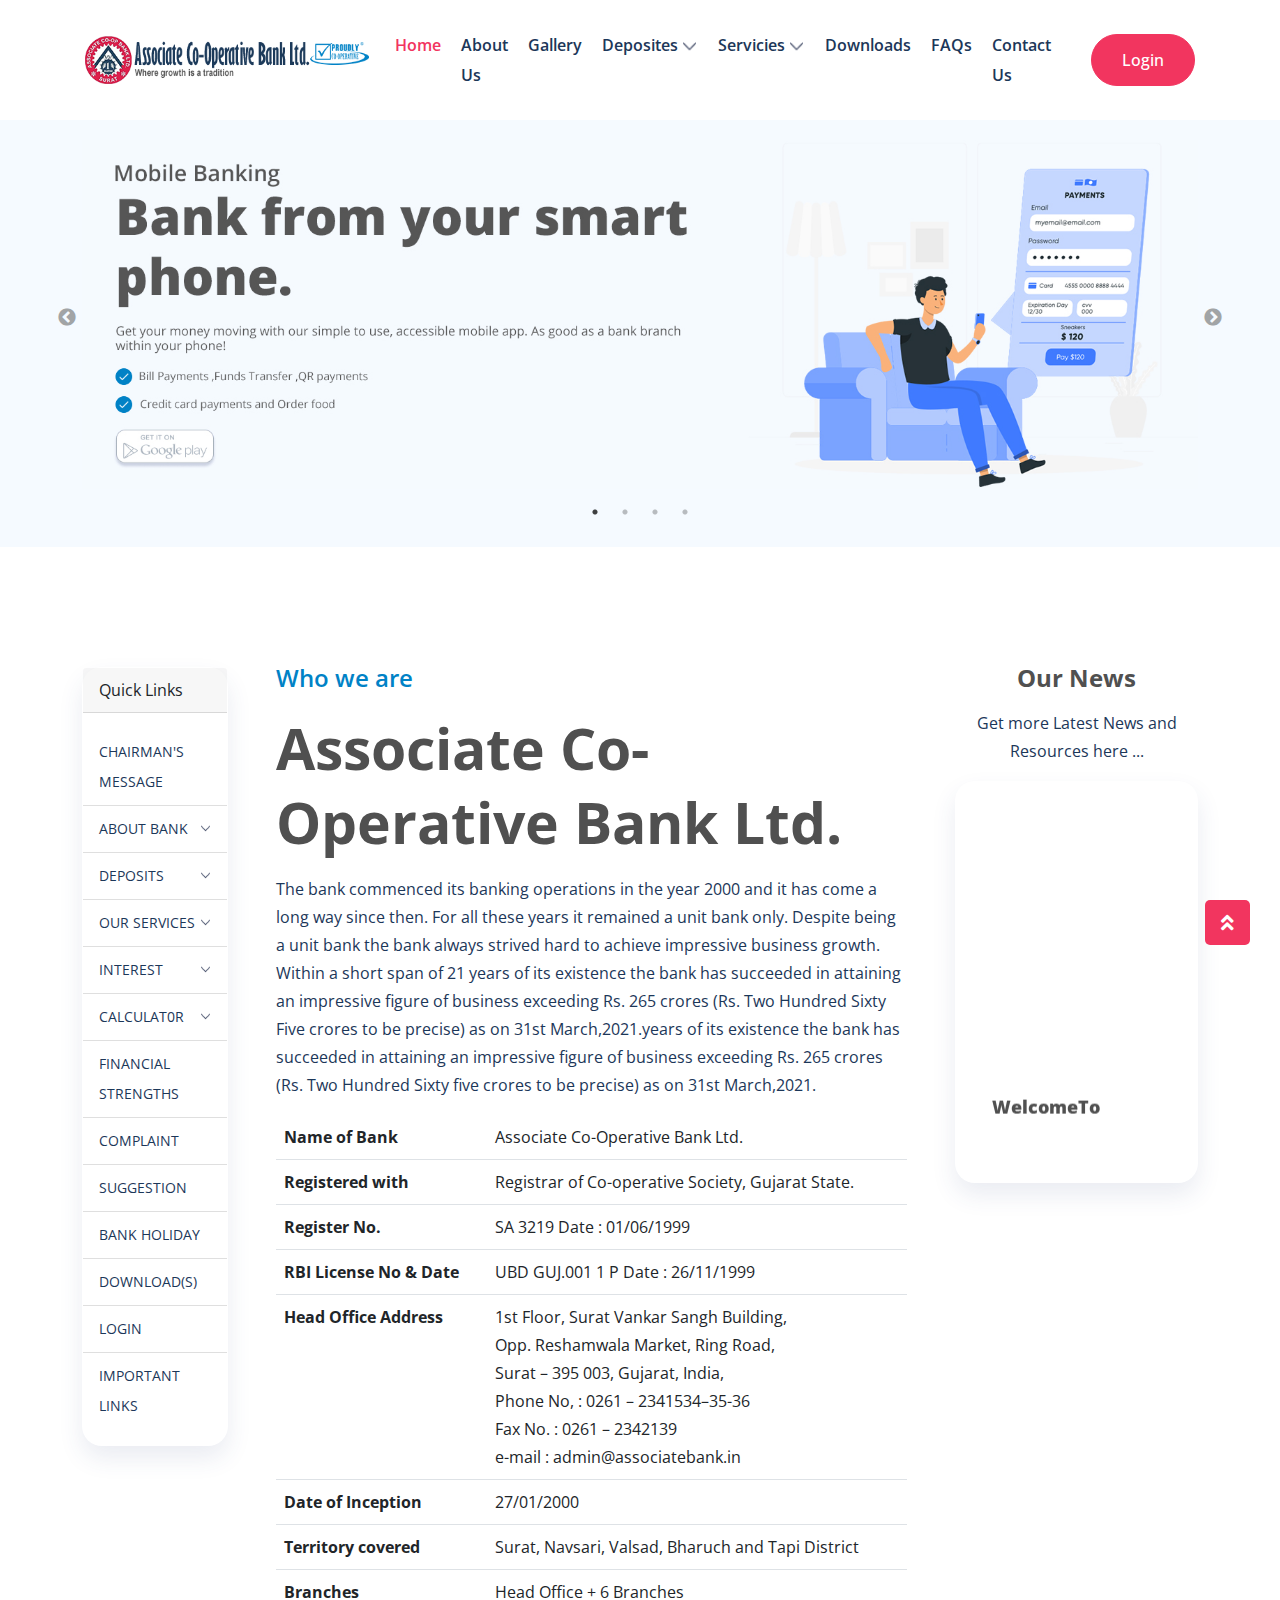
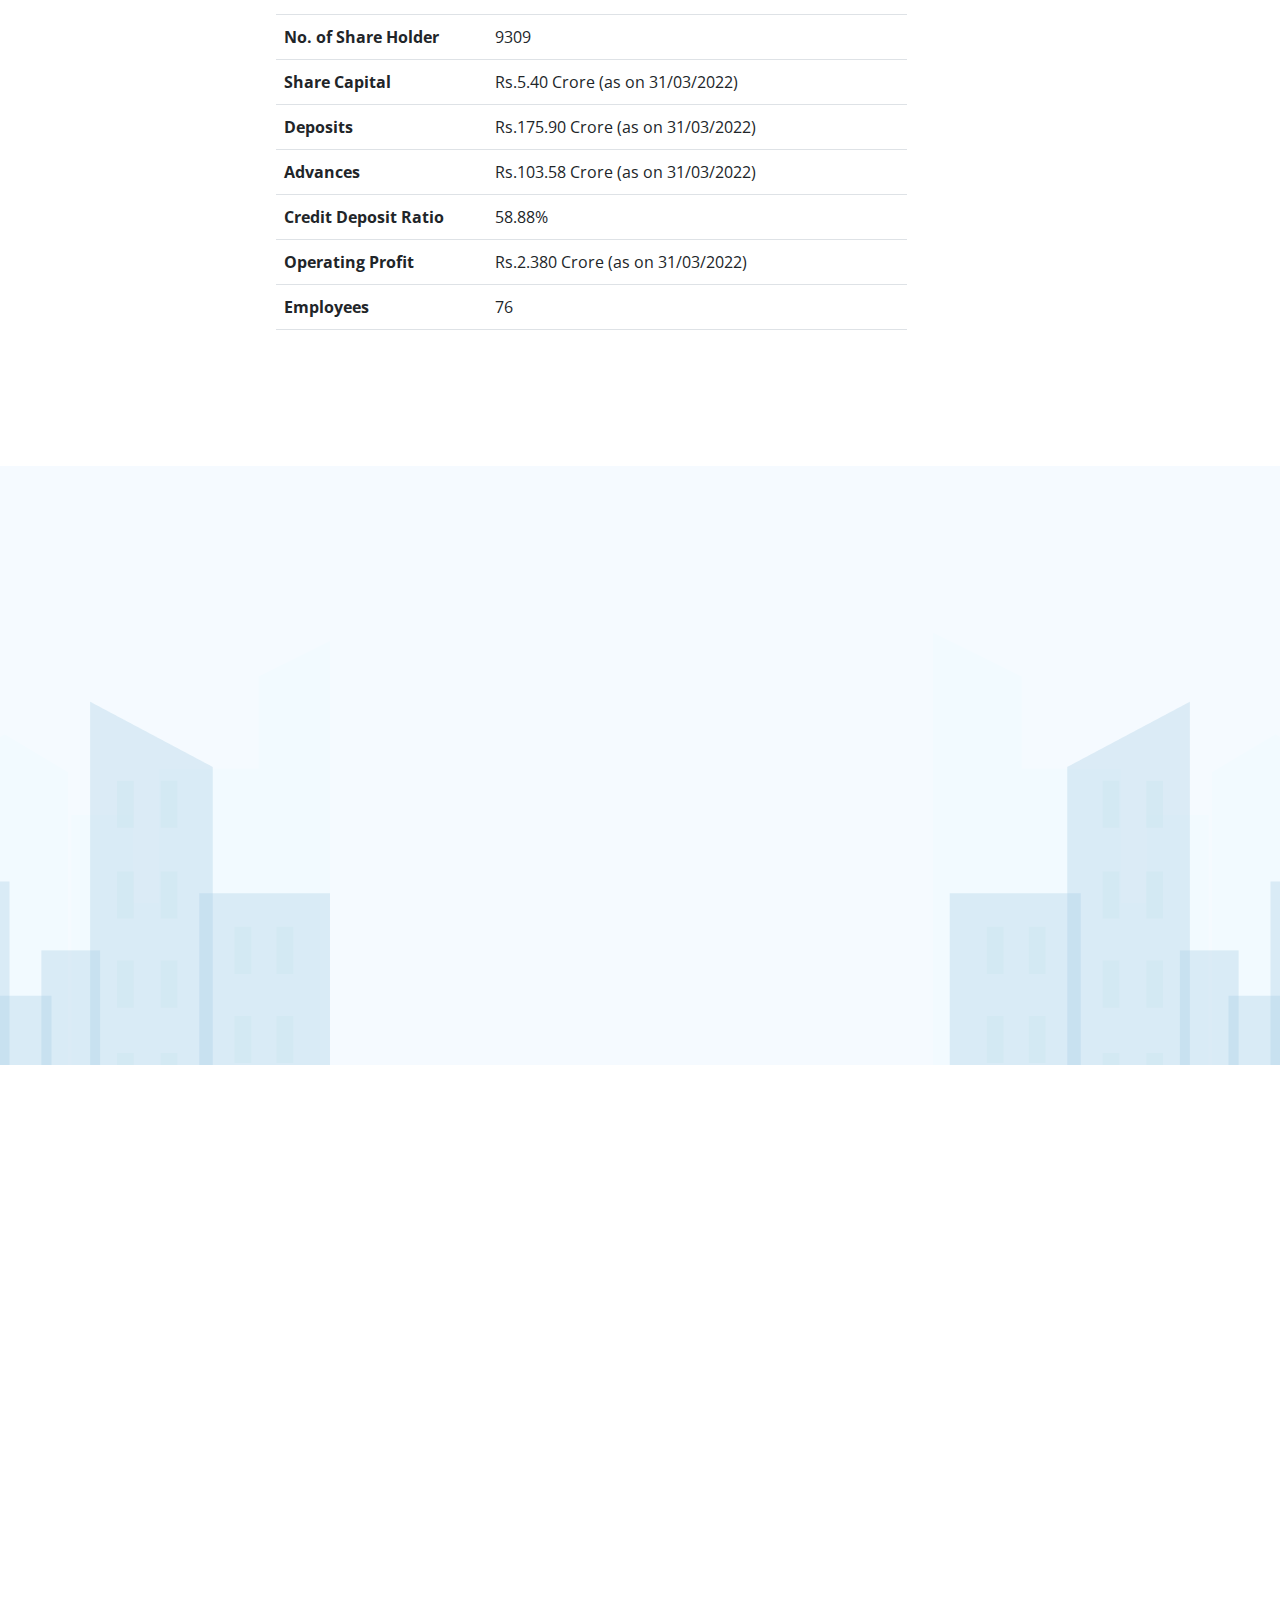
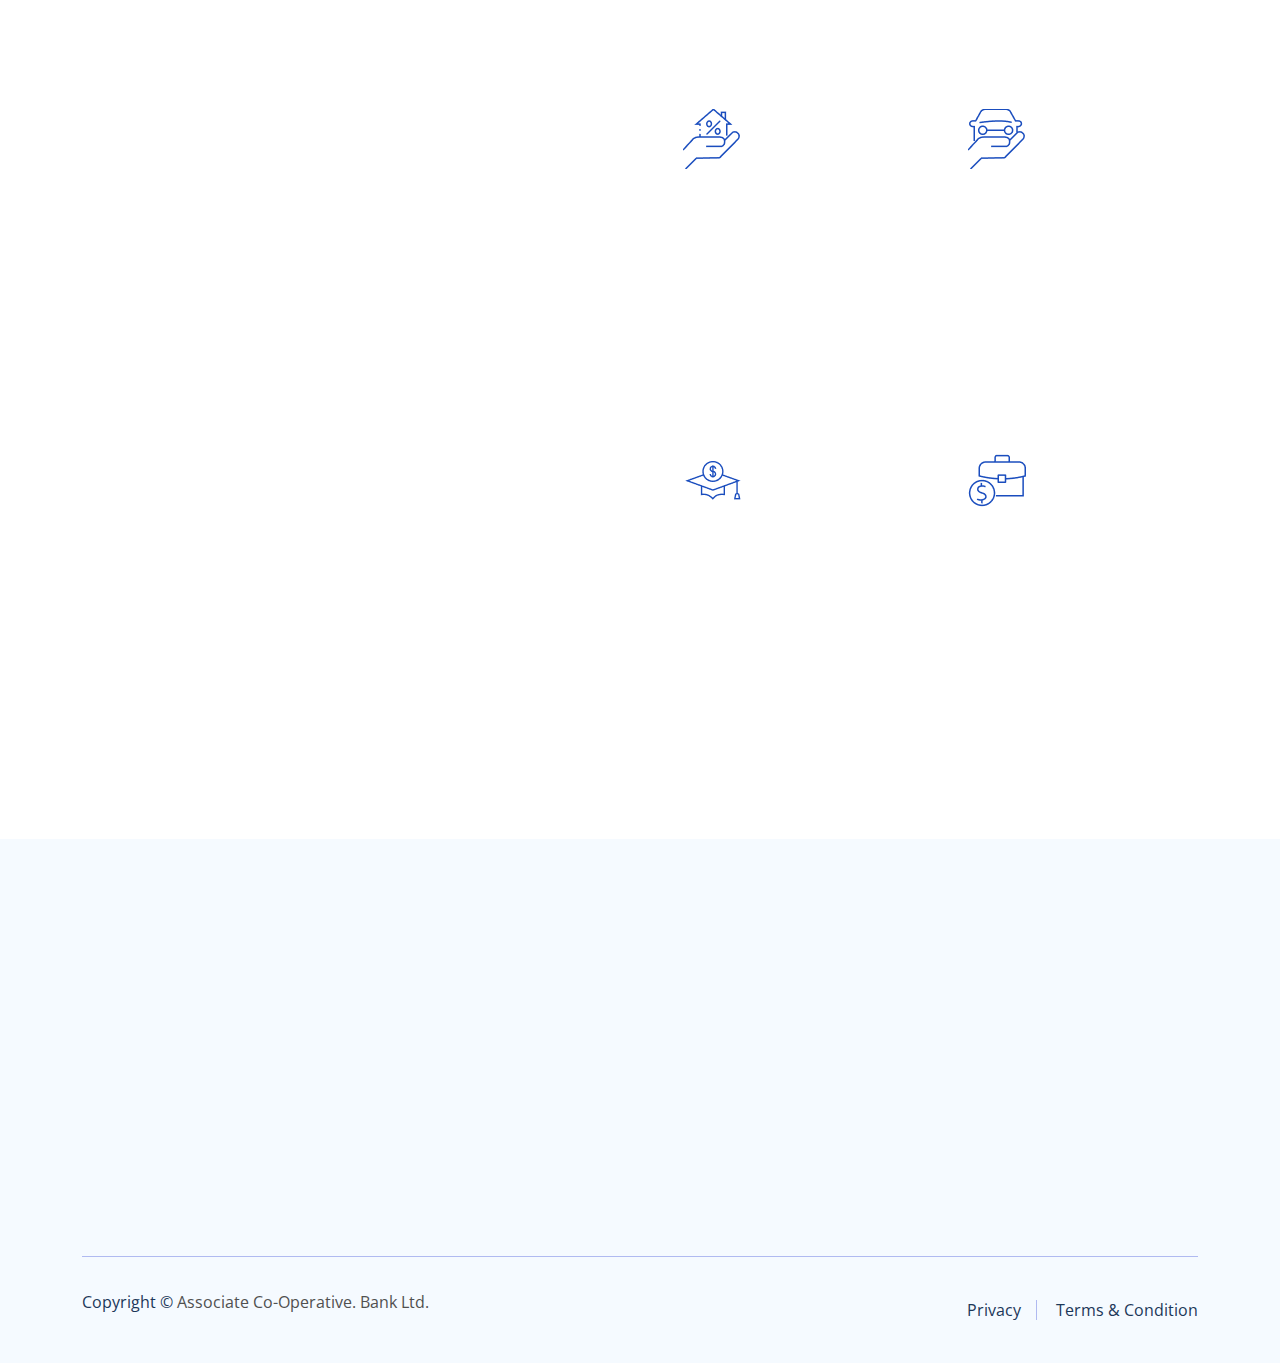
==== index.html @ ffa36640 "Initial Commit" ====
<!doctype html>
<html class="no-js" lang="en">

<head>
    <meta charset="UTF-8">
    <meta http-equiv="X-UA-Compatible" content="IE=edge" />
    <meta name="viewport" content="width=device-width, initial-scale=1.0">
    <meta http-equiv="X-UA-Compatible" content="ie=edge">
    <title>Associate Co-operative Bank Ltd.</title>

    <link rel="shortcut icon" href="assets/images/favicon.png" type="image/x-icon">
    <link rel="stylesheet" href="assets/css/bootstrap.css">
    <link rel="stylesheet" href="assets/css/fontawesome.min.css">
    <link rel="stylesheet" href="assets/css/jquery-ui.css">
    <link rel="stylesheet" href="assets/css/plugin/nice-select.css">
    <link rel="stylesheet" href="assets/css/plugin/slick.css">
    <link rel="stylesheet" href="assets/css/plugin/slick-theme.css">
    <link rel="stylesheet" href="assets/css/plugin/animate.css">
    <link rel="stylesheet" href="assets/css/style.css">
</head>

<body>

    <div class="preloader" id="preloader"></div>



    <a href="javascript:void(0)" class="scrollToTop"><i class="fas fa-angle-double-up"></i></a>



    <header class="header-section">
        <div class="overlay">
            <div class="container">
                <div class="row d-flex header-area">
                    <nav class="navbar navbar-expand-lg navbar-light">
                        <a class="navbar-brand" href="index.html">
                            <img src="assets/images/logo.png" class="logo" alt="logo">
                        </a>
                        <button class="navbar-toggler collapsed" type="button" data-bs-toggle="collapse" role="button"
                            data-bs-target="#navbar-content">
                            <i class="fas fa-bars"></i>
                        </button>
                        <div class="collapse navbar-collapse justify-content-end" id="navbar-content">
                            <ul class="navbar-nav mr-auto mb-2 mb-lg-0">
                                <li class="nav-item">
                                    <a class="nav-link active" aria-current="page" href="index.html">Home</a>
                                </li>

                                <li class="nav-item">
                                    <a class="nav-link" aria-current="page" href="about.html">About Us</a>
                                </li>
                                <li class="nav-item">
                                    <a class="nav-link" aria-current="page" href="#">Gallery</a>
                                </li>

                                <li class="nav-item dropdown main-navbar">
                                    <a class="nav-link dropdown-toggle" href="javascript:void(0)"
                                        data-bs-toggle="dropdown" data-bs-auto-close="outside">Deposites</a>
                                    <ul class="dropdown-menu main-menu shadow">
                                        <li><a class="nav-link" href="#">Sevings Account</a></li>
                                        <li><a class="nav-link" href="#">Current Account</a></li>
                                        <li><a class="nav-link" href="#">Recurring Account</a></li>
                                        <li><a class="nav-link" href="#">Fixed Deposits</a></li>
                                    </ul>
                                </li>
                                <li class="nav-item dropdown main-navbar">
                                    <a class="nav-link dropdown-toggle" href="javascript:void(0)"
                                        data-bs-toggle="dropdown" data-bs-auto-close="outside">Servicies</a>
                                    <ul class="dropdown-menu main-menu shadow">
                                        <li class="dropend sub-navbar">
                                            <a href="javascript:void(0)" class="dropdown-item dropdown-toggle"
                                                data-bs-toggle="dropdown" data-bs-auto-close="outside">Account</a>
                                            <ul class="dropdown-menu sub-menu shadow">
                                                <li><a class="nav-link" href="account.html">Account</a></li>
                                                <li><a class="nav-link" href="account-details.html">Account Details</a>
                                                </li>
                                            </ul>
                                        </li>
                                        <li><a class="nav-link" href="#">Current Account</a></li>
                                        <li><a class="nav-link" href="#">Recurring Account</a></li>
                                        <li><a class="nav-link" href="#">Fixed Deposits</a></li>
                                    </ul>
                                </li>
                                <li class="nav-item">
                                    <a class="nav-link" href="#">Downloads</a>
                                </li>
                                <li class="nav-item">
                                    <a class="nav-link" href="#">FAQs</a>
                                </li>
                                <li class="nav-item">
                                    <a class="nav-link" href="#">Contact Us</a>
                                </li>
                            </ul>
                            <div class="right-area header-action d-flex align-items-center">
                                <a href="#" class="cmn-btn">Login</a>
                            </div>
                        </div>
                    </nav>
                </div>
            </div>
        </div>
    </header>



    <section class="banner-section">
        <div class="overlay">
            <div class="banner-content d-flex align-items-center">
                <div class="container">
                    <div class="hero-banner">
                        <div>
                            <a href="#"> <img src="assets/images/banner.jpg" alt="image" class="img-fluid"></a>
                        </div>
                        <div>
                            <a href="#"> <img src="assets/images/banner.jpg" alt="image" class="img-fluid"></a>
                        </div>
                        <div>
                            <a href="#"> <img src="assets/images/banner.jpg" alt="image" class="img-fluid"></a>
                        </div>
                        <div>
                            <a href="#"> <img src="assets/images/banner.jpg" alt="image" class="img-fluid"></a>
                        </div>
                    </div>
                </div>
            </div>
        </div>

    </section>


    <section class="features-section">
        <div class="overlay pt-120 pb-120">
            <div class="container wow fadeInUp">
                <div class="row g-5">
                    <div class="col-lg-2 text-start">
                        <div class="card p-0">
                            <div class="card-header">
                                Quick Links
                            </div>
                            <div class="card-body px-0">
                                <ul class="list-group list-group-flush side-nav" id="sidebar-nav">



                                    <li class="list-group-item"><a href="#">CHAIRMAN'S MESSAGE</a>
                                    </li>

                                    <li class="list-group-item list-toggle">
                                        <a data-bs-toggle="collapse" role="button" data-bs-parent="#sidebar-nav"
                                            href="#collapse-buttons" aria-controls="collapse-buttons" class="collapsed"
                                            aria-expanded="false">ABOUT
                                            BANK</a>

                                        <ul id="collapse-buttons" class="collapse" data-bs-parent="#sidebar-nav">
                                            <li><a href="#">TECHNO SAVVY</a>
                                            </li>
                                            <li>

                                                <a href="#">BANK PROFILE</a>
                                            </li>
                                            <li>

                                                <a href="#">BOARD OF
                                                    DIRECTORS</a>
                                            </li>
                                        </ul>
                                    </li>

                                    <li class="list-group-item list-toggle">
                                        <a data-bs-toggle="collapse" role="button" data-bs-parent="#sidebar-nav"
                                            href="#collapse-icons" aria-controls="collapse-icons" class="collapsed"
                                            aria-expanded="false">DEPOSITS</a>
                                        <ul id="collapse-icons" class="collapse" data-bs-parent="#sidebar-nav">
                                            <li>

                                                <a href="#">SAVING
                                                    ACCOUNT</a>
                                            </li>
                                            <li><a href="#">CURRENT
                                                    ACCOUNT</a></li>
                                            <li>

                                                <a href="#">RECCURING
                                                    DEPOSIT</a>
                                            </li>
                                            <li><a href="#">FIXED
                                                    DEPOSITS</a></li>
                                        </ul>
                                    </li>

                                    <li class="list-group-item list-toggle">
                                        <a data-bs-toggle="collapse" role="button" data-bs-parent="#sidebar-nav"
                                            href="#collapse-thumbails" aria-controls="collapse-thumbails"
                                            class="collapsed" aria-expanded="false">OUR
                                            SERVICES</a>
                                        <ul id="collapse-thumbails" class="collapse" data-bs-parent="#sidebar-nav">
                                            <li>

                                                <a href="#">SAFE DEPOSIT
                                                    LOCKER</a>
                                            </li>
                                            <li><a href="#">DEMAND DRAFT</a>
                                            </li>
                                            <li><a href="#">MICR and
                                                    RTGS/NEFT</a></li>
                                            <li><a href="#">BILL/TAX
                                                    COLLECTION FACILITY</a></li>
                                        </ul>
                                    </li>


                                    <li class="list-group-item list-toggle">
                                        <a class="collapsed" href="#collapse-components"
                                            aria-controls="collapse-components" data-bs-toggle="collapse"
                                            role="button">INTEREST</a>
                                        <ul id="collapse-components" class="collapse" data-bs-parent="#sidebar-nav">
                                            <li><a href="#">LOAN
                                                    INTEREST</a></li>
                                            <li>

                                                <a href="#">DEPOSIT
                                                    INTEREST</a>
                                            </li>
                                        </ul>
                                    </li>

                                    <li class="list-group-item list-toggle">
                                        <a class="collapsed" href="#collapse-accordionandtabs"
                                            aria-controls="collapse-accordionandtabs" data-bs-toggle="collapse"
                                            role="button">CALCULAT0R</a>
                                        <ul id="collapse-accordionandtabs" class="collapse"
                                            data-bs-parent="#sidebar-nav">
                                            <li><a href="#">LOAN EMI
                                                    CALCULATOR</a></li>
                                            <li>

                                                <a href="#">DEPOSIT
                                                    CALCULATOR</a>
                                            </li>
                                        </ul>
                                    </li>

                                    <li class="list-group-item"><a href="#">FINANCIAL
                                            STRENGTHS</a></li>

                                    <li class="list-group-item"><a href="#">COMPLAINT</a></li>

                                    <li class="list-group-item "><a href="#">SUGGESTION</a></li>

                                    <li class="list-group-item "><a href="#">BANK HOLIDAY</a></li>

                                    <li class="list-group-item "><a href="#">DOWNLOAD(S)</a></li>

                                    <li class="list-group-item "><a href="#">LOGIN</a></li>

                                    <li class="list-group-item "><a href="#">IMPORTANT LINKS</a></li>

                                </ul>
                            </div>
                        </div>
                    </div>
                    <div class="col-lg-7">

                        <div class="top-section">

                            <h5 class="sub-title">Who we are</h5>
                            <h2 class="title">Associate Co-Operative Bank Ltd. </h2>
                            <p>The bank commenced its banking operations in the year 2000 and it has come a long way
                                since then. For all these years it remained a unit bank only. Despite being a unit bank
                                the bank always strived hard to achieve impressive business growth. Within a short span
                                of 21 years of its existence the bank has succeeded in attaining an impressive figure of
                                business exceeding Rs. 265 crores (Rs. Two Hundred Sixty Five crores to be precise) as
                                on 31st March,2021.years of its existence the bank has succeeded in attaining an
                                impressive figure of business exceeding Rs. 265 crores (Rs. Two Hundred Sixty five
                                crores to be precise) as on 31st March,2021.</p>
                            <div class="table-responsive">
                                <table class="table ">
                                    <tbody>
                                        <tr>
                                            <th>Name of Bank</th>
                                            <td>Associate Co-Operative Bank Ltd.</td>
                                        </tr>
                                        <tr>
                                            <th>Registered with </th>
                                            <td>Registrar of Co-operative Society, Gujarat State.</td>
                                        </tr>
                                        <tr>
                                            <th>Register No.</th>
                                            <td>SA 3219 Date : 01/06/1999</td>
                                        </tr>
                                        <tr>
                                            <th>RBI License No &amp; Date</th>
                                            <td>UBD GUJ.001 1 P Date : 26/11/1999</td>
                                        </tr>
                                        <tr>
                                            <th>Head Office Address</th>
                                            <td>1st Floor, Surat Vankar Sangh Building,<br>
                                                Opp. Reshamwala Market, Ring Road,<br>
                                                Surat – 395 003, Gujarat, India,<br>
                                                Phone No, : 0261 – 2341534–35-36<br>
                                                Fax No. : 0261 – 2342139<br>
                                                e-mail : admin@associatebank.in </td>
                                        </tr>
                                        <tr>
                                            <th>Date of Inception</th>
                                            <td>27/01/2000</td>
                                        </tr>
                                        <tr>
                                            <th>Territory covered</th>
                                            <td>Surat, Navsari, Valsad, Bharuch and Tapi District</td>
                                        </tr>
                                        <tr>
                                            <th>Branches</th>
                                            <td>Head Office + 6 Branches</td>
                                        </tr>
                                        <tr>
                                            <th>No. of Share Holder</th>
                                            <td>9309</td>
                                        </tr>
                                        <tr>
                                            <th>Share Capital</th>
                                            <td>Rs.5.40 Crore (as on 31/03/2022)</td>
                                        </tr>
                                        <tr>
                                            <th>Deposits </th>
                                            <td>Rs.175.90 Crore (as on 31/03/2022)</td>
                                        </tr>
                                        <tr>
                                            <th>Advances</th>
                                            <td>Rs.103.58 Crore (as on 31/03/2022)</td>
                                        </tr>
                                        <tr>
                                            <th>Credit Deposit Ratio</th>
                                            <td>58.88%</td>
                                        </tr>
                                        <tr>
                                            <th>Operating Profit </th>
                                            <td>Rs.2.380 Crore (as on 31/03/2022)</td>
                                        </tr>
                                        <tr>
                                            <th>Employees</th>
                                            <td>76</td>
                                        </tr>
                                    </tbody>
                                </table>
                            </div>
                        </div>
                    </div>
                    <div class="col-lg-3">
                        <div class="section-header text-center mb-2">

                            <h5 class="title">Our News</h5>
                            <p>Get more Latest News and Resources here ...</p>
                        </div>
                        <div class="news-section">
                            <div class="card">
                                <div class="card-body">
                                    <marquee width="100%" direction="up" height="300px" scrollamount="4">
                                        <h3><strong>Welcome</strong><strong>To</strong></h3>
                                        <h2><strong>Associate Co-Op. Bank Ltd.</strong></h2>
                                        <p>Policy for Appointment of Statutory Auditors is in download section.</p>
                                        <p>As per RBI Notifications Link your Aadhar Card with Your Accounts immediately
                                        </p>
                                        <p>Avail great offers &amp; discounts across categories, on our very own RuPay
                                            Card.</p>
                                        <p>Please contact at nearest branch for IMPS Fund Transfer Banking Facility</p>
                                        <p><a href="https://www.rupay.co.in/rupay-offers" target="_blank"
                                                data-saferedirecturl="https://www.google.com/url?hl=en&amp;q=https://www.rupay.co.in/rupay-offers&amp;source=gmail&amp;ust=1508328357672000&amp;usg=AFQjCNFtG7GhzhivzuETFHc6GgfwuQB14w">https://www.rupay.co.in/rupay-<wbr>offers</a>
                                        </p>
                                        <p>Customer Time : 10:00 AM to 04:30 PM</p>
                                        <h3><strong>Head Office</strong></h3>
                                        <p><strong>Phone No.</strong> :&nbsp;0261-2341534-35-36</p>
                                        <p><strong>Fax No.</strong> : 0261-2342139</p>
                                        <p><strong>Email:</strong> support@associatebank.in</p>
                                        <h3><strong>Sagrampura Branch</strong></h3>
                                        <p><strong>Phone No.</strong> :&nbsp;0261-2331459,0261-2321459&nbsp;</p>
                                        <p><strong>Email:</strong> <a
                                                href="mailto:info@associatebank.in">info@associatebank.in</a></p>
                                        <h3><strong>Umarwada Branch</strong></h3>
                                        <p><strong>Phone No.</strong> 0261-2322494,0261-2322496</p>
                                        <p><strong>Email:&nbsp;</strong><a
                                                href="mailto:associatebank_umarwadat@yahoo.com">info@associatebank.in</a>
                                        </p>
                                        <h3><strong>Salabatpura&nbsp;Branch</strong></h3>
                                        <p><strong>Phone No.</strong> 0261-2332138,0261-2332139</p>
                                        <p><strong>Email:&nbsp;</strong><a
                                                href="mailto:info@associatebank.in">info@associatebank.in</a>
                                        </p>
                                        <p>Please contact at nearest branch for Net Banking Facility</p>
                                    </marquee>
                                </div>
                            </div>

                        </div>
                    </div>
                </div>
            </div>
        </div>
    </section>







    <section class="solutions-business">
        <div class="overlay pt-120 pb-120">
            <div class="container wow fadeInUp">
                <div class="row justify-content-center">
                    <div class="col-lg-6">
                        <div class="section-header text-center">
                            <h5 class="sub-title">Open your account from anywhere in the world</h5>
                            <h2 class="title">Solutions for your <br />Every Need.</h2>
                            <p>Power up with a full online bank account that fits your needs.</p>
                        </div>
                    </div>
                </div>
                <div class="row cus-mar">

                    <div class="col-lg-3 col-md-6">
                        <div class="single-box text-center">
                            <div class="thumb d-flex justify-content-center align-items-center">
                                <img src="assets/images/icon/savings.png" alt="checking">
                            </div>
                            <div class="content">
                                <h5>Savings Accounts</h5>
                                <p>Save for your goals and watch your money grow with a CD, a money market account, a
                                    savings account.Your future starts now.</p>
                                <a href="register.html" class="btn-arrow">Open Account
                                    <img src="assets/images/icon/arrow-right.png" alt="arrow">
                                </a>
                            </div>
                        </div>
                    </div>
                    <div class="col-lg-3 col-md-6">
                        <div class="single-box text-center">
                            <div class="thumb d-flex justify-content-center align-items-center">
                                <img src="assets/images/icon/business.png" alt="checking">
                            </div>
                            <div class="content">
                                <h5>Current Account</h5>
                                <p>Take charge of your business banking with a current bank account. Services including
                                    virtual cards, team management and more.</p>
                                <a href="register.html" class="btn-arrow">Open Account
                                    <img src="assets/images/icon/arrow-right.png" alt="arrow">
                                </a>
                            </div>
                        </div>
                    </div>
                    <div class="col-lg-3 col-md-6">
                        <div class="single-box text-center">
                            <div class="thumb d-flex justify-content-center align-items-center">
                                <img src="assets/images/icon/recurening.png" alt="checking">
                            </div>
                            <div class="content">
                                <h5>Recurring Account</h5>
                                <p>Choose from our recurrening options that allow you to earn interest, avoid fees, and
                                    easily
                                    manage your account.</p>
                                <a href="register.html" class="btn-arrow">Open Account
                                    <img src="assets/images/icon/arrow-right.png" alt="arrow">
                                </a>
                            </div>
                        </div>
                    </div>
                    <div class="col-lg-3 col-md-6">
                        <div class="single-box text-center">
                            <div class="thumb d-flex justify-content-center align-items-center">
                                <img src="assets/images/icon/fixed-deposite.png" alt="checking">
                            </div>
                            <div class="content">
                                <h5>Fixed Deposite</h5>
                                <p>Choose from our fixed deposite options that allow you to earn interest, avoid fees,
                                    and
                                    easily
                                    manage your account.</p>
                                <a href="register.html" class="btn-arrow">Open Account
                                    <img src="assets/images/icon/arrow-right.png" alt="arrow">
                                </a>
                            </div>
                        </div>
                    </div>
                </div>
            </div>
        </div>
    </section>



    <section class="financial-planning">
        <div class="overlay pt-120 pb-120">
            <div class="container wow fadeInUp">
                <div class="row d-flex justify-content-center">
                    <div class="col-xl-6 col-lg-5">
                        <div class="section-text">
                            <h5 class="sub-title">Financial Planning</h5>
                            <h2 class="title">Let's plan your finances the right way</h2>
                            <p>Lending that doesn't weigh you down.We know how hard is it to start something new, that’s
                                why we have the perfect plan for you.</p>

                        </div>
                        <div class="bottom-area ">
                            <a href="#" class="cmn-btn">Apply for a loan</a> <a href="#" class="cmn-btn second">EMI
                                Calculator</a>
                        </div>

                    </div>
                    <div class="col-xl-6 col-lg-7">
                        <div class="row cus-mar">
                            <div class="col-md-6 col-sm-6">
                                <div class="plan-box">
                                    <div class="thumb">
                                        <img src="assets/images/icon/loan-1.png" alt="icon" class="active">
                                        <img src="assets/images/icon/loan-11.png" alt="icon" class="alt">
                                    </div>

                                    <a href="home-loan.html">
                                        <h5>Home Loans</h5>
                                    </a>
                                    <ul class="list check-list">
                                        <li class="list-item">

                                            <span>Lowest interest rates</span>
                                        </li>
                                        <li class="list-item">

                                            <span>Fast Loan Processing</span>
                                        </li>
                                    </ul>
                                </div>
                            </div>
                            <div class="col-md-6 col-sm-6">
                                <div class="plan-box">
                                    <div class="thumb">
                                        <img src="assets/images/icon/loan-2.png" alt="icon" class="active">
                                        <img src="assets/images/icon/loan-22.png" alt="icon" class="alt">
                                    </div>
                                    <a href="car-loan.html">
                                        <h5>Car Loans</h5>
                                    </a>
                                    <ul class="list check-list">
                                        <li class="list-item">

                                            <span>Competitive rates</span>
                                        </li>
                                        <li class="list-item">

                                            <span>Quick Easy</span>
                                        </li>
                                    </ul>
                                </div>
                            </div>
                            <div class="col-md-6 col-sm-6">
                                <div class="plan-box">
                                    <div class="thumb">
                                        <img src="assets/images/icon/loan-3.png" alt="icon" class="active">
                                        <img src="assets/images/icon/loan-33.png" alt="icon" class="alt">
                                    </div>
                                    <a href="educations-loan.html">
                                        <h5>Education Loans</h5>
                                    </a>
                                    <ul class="list check-list">
                                        <li class="list-item">

                                            <span>Pay back conveniently</span>
                                        </li>
                                        <li class="list-item">

                                            <span>Fast Loan Processing</span>
                                        </li>
                                    </ul>
                                </div>
                            </div>
                            <div class="col-md-6 col-sm-6">
                                <div class="plan-box">
                                    <div class="thumb">
                                        <img src="assets/images/icon/loan-4.png" alt="icon" class="active">
                                        <img src="assets/images/icon/loan-44.png" alt="icon" class="alt">
                                    </div>
                                    <a href="business-loan.html">
                                        <h5>Business Loans</h5>
                                    </a>
                                    <ul class="list check-list">
                                        <li class="list-item">

                                            <span>Easy Approvals</span>
                                        </li>
                                        <li class="list-item">

                                            <span>Full Assistance</span>
                                        </li>
                                    </ul>
                                </div>
                            </div>
                        </div>
                    </div>
                </div>
            </div>
        </div>
    </section>

    <div class="footer-section">
        <div class="container ">
            <div class="row cus-mar pt-120 pb-120 justify-content-between wow fadeInUp">
                <div class="col-xl-3 col-lg-3 col-md-4 col-6">
                    <div class="footer-box">
                        <a href="index-2.html" class="logo">
                            <img src="assets/images/logo.png" alt="logo">
                        </a>
                        <p>A bank built for you and your growing business.</p>
                        <div class="social-link d-flex align-items-center">
                            <a href="javascript:void(0)"><i class="fab fa-facebook-f"></i></a>
                            <a href="javascript:void(0)"><i class="fab fa-twitter"></i></a>
                            <a href="javascript:void(0)"><i class="fab fa-linkedin-in"></i></a>
                            <a href="javascript:void(0)"><i class="fab fa-instagram"></i></a>
                        </div>
                    </div>
                </div>
                <div class="col-xl-3 col-lg-3 col-6">
                    <div class="footer-box">
                        <h5>Company</h5>
                        <ul class="footer-link">
                            <li><a href="#">About Us</a></li>
                            <li><a href="#">Services</a></li>
                            <li><a href="#">Important Links</a></li>
                            <li><a href="#">Downloads</a></li>
                        </ul>
                    </div>
                </div>
                <div class="col-xl-3 col-lg-3 col-6">
                    <div class="footer-box">
                        <h5>Useful Links</h5>
                        <ul class="footer-link">
                            <li><a href="product.html">Sevings Account</a></li>
                            <li><a href="business-loan.html">Current Account</a></li>
                            <li><a href="affiliate.html">Recurring Account</a></li>
                            <li><a href="blog-list.html">Fixed Deposite</a></li>
                        </ul>
                    </div>
                </div>
                <div class="col-xl-3 col-lg-3 col-6">
                    <div class="footer-box">
                        <h5>Support</h5>
                        <ul class="footer-link">

                            <li><a href="contact.html">Contact Us</a></li>
                            <li><a href="faqs.html">FAQ</a></li>
                        </ul>
                    </div>
                </div>

            </div>
            <div class="row">
                <div class="col-12">
                    <div class="footer-bottom">
                        <div class="left">
                            <p> Copyright © <a href="index.html">Associate Co-Operative. Bank Ltd.</a>
                            </p>
                        </div>
                        <div class="right">
                            <a href="privacy-policy.html" class="cus-bor">Privacy </a>
                            <a href="terms-conditions.html">Terms &amp; Condition </a>
                        </div>
                    </div>
                </div>
            </div>
        </div>

    </div>




    <script src="assets/js/jquery.min.js"></script>
    <script src="assets/js/jquery-ui.js"></script>
    <script src="assets/js/bootstrap.min.js"></script>
    <script src="assets/js/fontawesome.js"></script>
    <script src="assets/js/plugin/slick.js"></script>
    <script src="assets/js/plugin/jquery.nice-select.min.js"></script>
    <script src="assets/js/plugin/wow.min.js"></script>
    <script src="assets/js/plugin/plugin.js"></script>
    <script src="assets/js/main.js"></script>
</body>

</html>
---- assets/css/plugin/nice-select.css ----
.nice-select {
  -webkit-tap-highlight-color: transparent;
  background-color: #fff;
  border-radius: 5px;
  border: solid 1px #e8e8e8;
  box-sizing: border-box;
  clear: both;
  cursor: pointer;
  display: block;
  float: left;
  font-family: inherit;
  font-size: 14px;
  font-weight: normal;
  height: 42px;
  line-height: 40px;
  outline: none;
  padding-left: 18px;
  padding-right: 30px;
  position: relative;
  text-align: left !important;
  -webkit-transition: all 0.2s ease-in-out;
  transition: all 0.2s ease-in-out;
  -webkit-user-select: none;
     -moz-user-select: none;
      -ms-user-select: none;
          user-select: none;
  white-space: nowrap;
  width: auto; }
  .nice-select:hover {
    border-color: #dbdbdb; }
  .nice-select:active, .nice-select.open, .nice-select:focus {
    border-color: #999; }
  .nice-select:after {
    border-bottom: 2px solid #999;
    border-right: 2px solid #999;
    content: '';
    display: block;
    height: 5px;
    margin-top: -4px;
    pointer-events: none;
    position: absolute;
    right: 12px;
    top: 50%;
    -webkit-transform-origin: 66% 66%;
        -ms-transform-origin: 66% 66%;
            transform-origin: 66% 66%;
    -webkit-transform: rotate(45deg);
        -ms-transform: rotate(45deg);
            transform: rotate(45deg);
    -webkit-transition: all 0.15s ease-in-out;
    transition: all 0.15s ease-in-out;
    width: 5px; }
  .nice-select.open:after {
    -webkit-transform: rotate(-135deg);
        -ms-transform: rotate(-135deg);
            transform: rotate(-135deg); }
  .nice-select.open .list {
    opacity: 1;
    pointer-events: auto;
    -webkit-transform: scale(1) translateY(0);
        -ms-transform: scale(1) translateY(0);
            transform: scale(1) translateY(0); }
  .nice-select.disabled {
    border-color: #ededed;
    color: #999;
    pointer-events: none; }
    .nice-select.disabled:after {
      border-color: #cccccc; }
  .nice-select.wide {
    width: 100%; }
    .nice-select.wide .list {
      left: 0 !important;
      right: 0 !important; }
  .nice-select.right {
    float: right; }
    .nice-select.right .list {
      left: auto;
      right: 0; }
  .nice-select.small {
    font-size: 12px;
    height: 36px;
    line-height: 34px; }
    .nice-select.small:after {
      height: 4px;
      width: 4px; }
    .nice-select.small .option {
      line-height: 34px;
      min-height: 34px; }
  .nice-select .list {
    background-color: #fff;
    border-radius: 5px;
    box-shadow: 0 0 0 1px rgba(68, 68, 68, 0.11);
    box-sizing: border-box;
    margin-top: 4px;
    opacity: 0;
    overflow: hidden;
    padding: 0;
    pointer-events: none;
    position: absolute;
    top: 100%;
    left: 0;
    -webkit-transform-origin: 50% 0;
        -ms-transform-origin: 50% 0;
            transform-origin: 50% 0;
    -webkit-transform: scale(0.75) translateY(-21px);
        -ms-transform: scale(0.75) translateY(-21px);
            transform: scale(0.75) translateY(-21px);
    -webkit-transition: all 0.2s cubic-bezier(0.5, 0, 0, 1.25), opacity 0.15s ease-out;
    transition: all 0.2s cubic-bezier(0.5, 0, 0, 1.25), opacity 0.15s ease-out;
    z-index: 9; }
    .nice-select .list:hover .option:not(:hover) {
      background-color: transparent !important; }
  .nice-select .option {
    cursor: pointer;
    font-weight: 400;
    line-height: 40px;
    list-style: none;
    min-height: 40px;
    outline: none;
    padding-left: 18px;
    padding-right: 29px;
    text-align: left;
    -webkit-transition: all 0.2s;
    transition: all 0.2s; }
    .nice-select .option:hover, .nice-select .option.focus, .nice-select .option.selected.focus {
      background-color: #f6f6f6; }
    .nice-select .option.selected {
      font-weight: bold; }
    .nice-select .option.disabled {
      background-color: transparent;
      color: #999;
      cursor: default; }

.no-csspointerevents .nice-select .list {
  display: none; }

.no-csspointerevents .nice-select.open .list {
  display: block; }
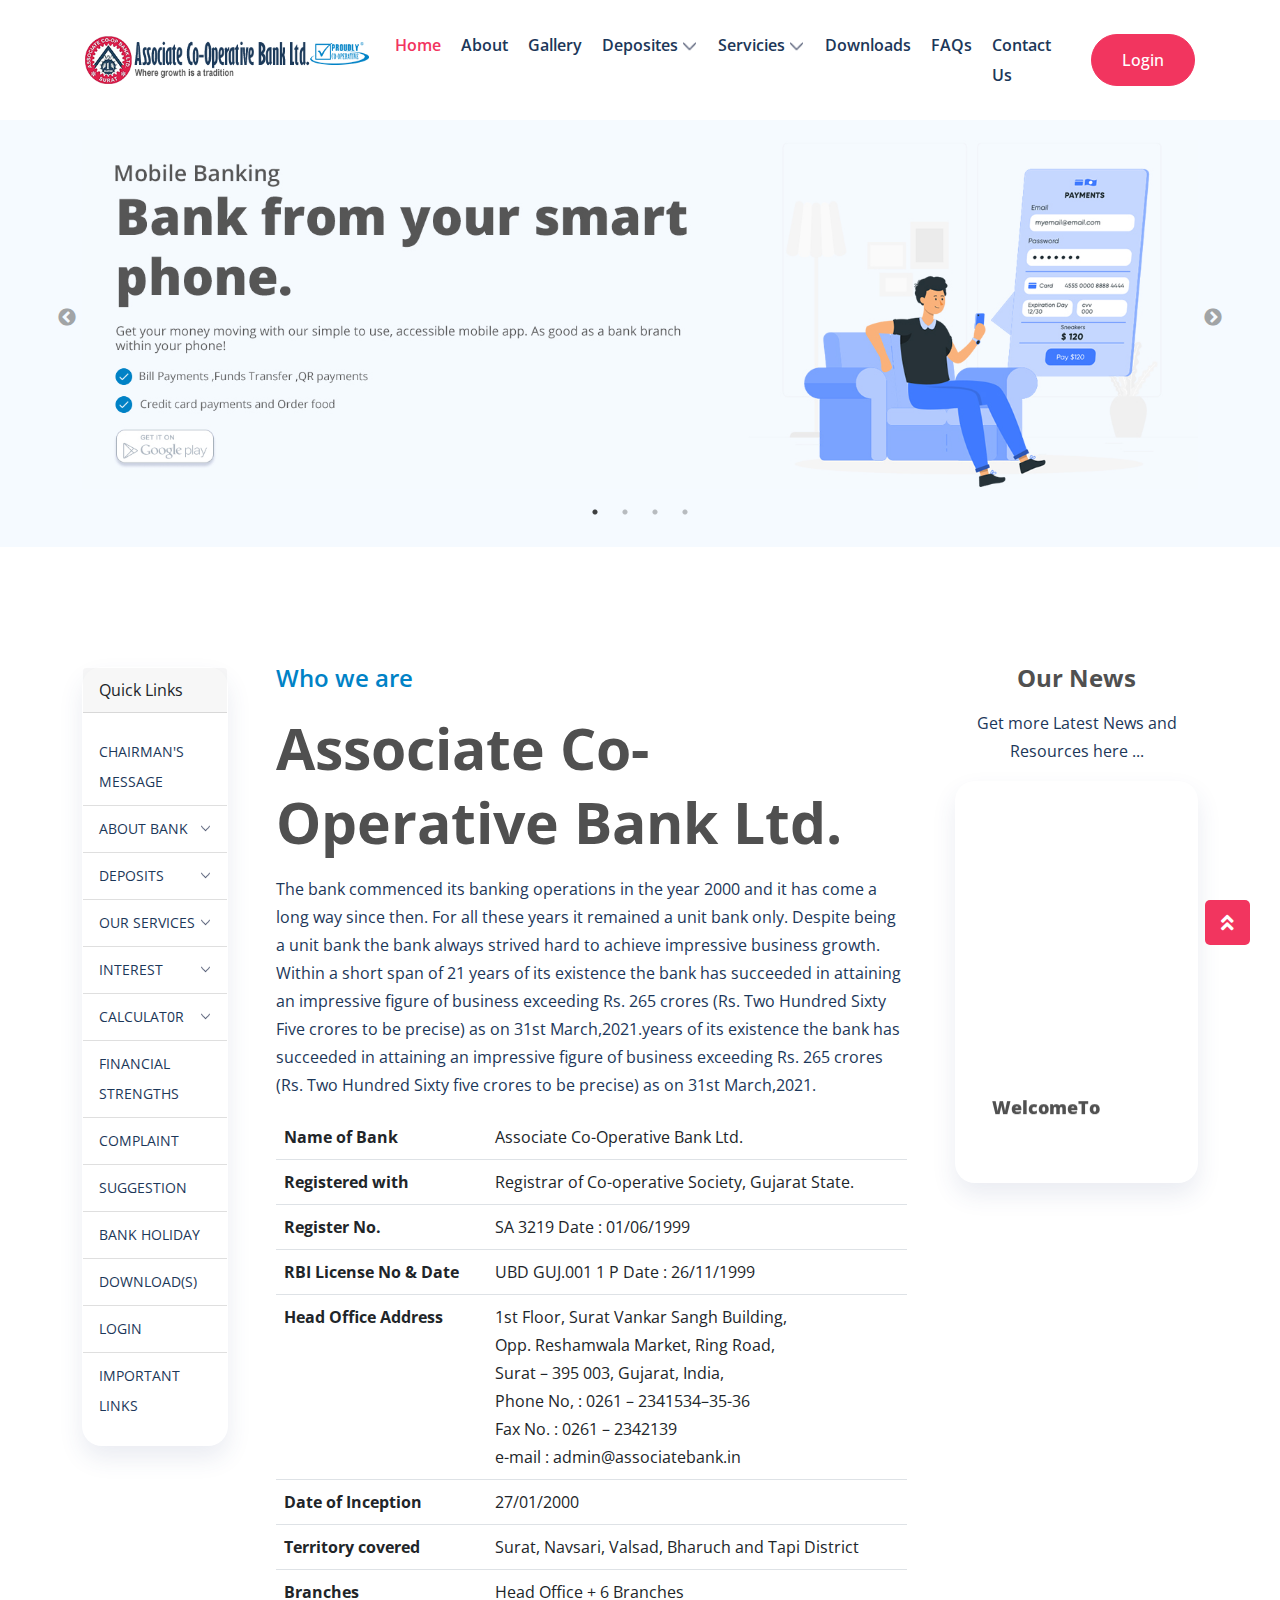
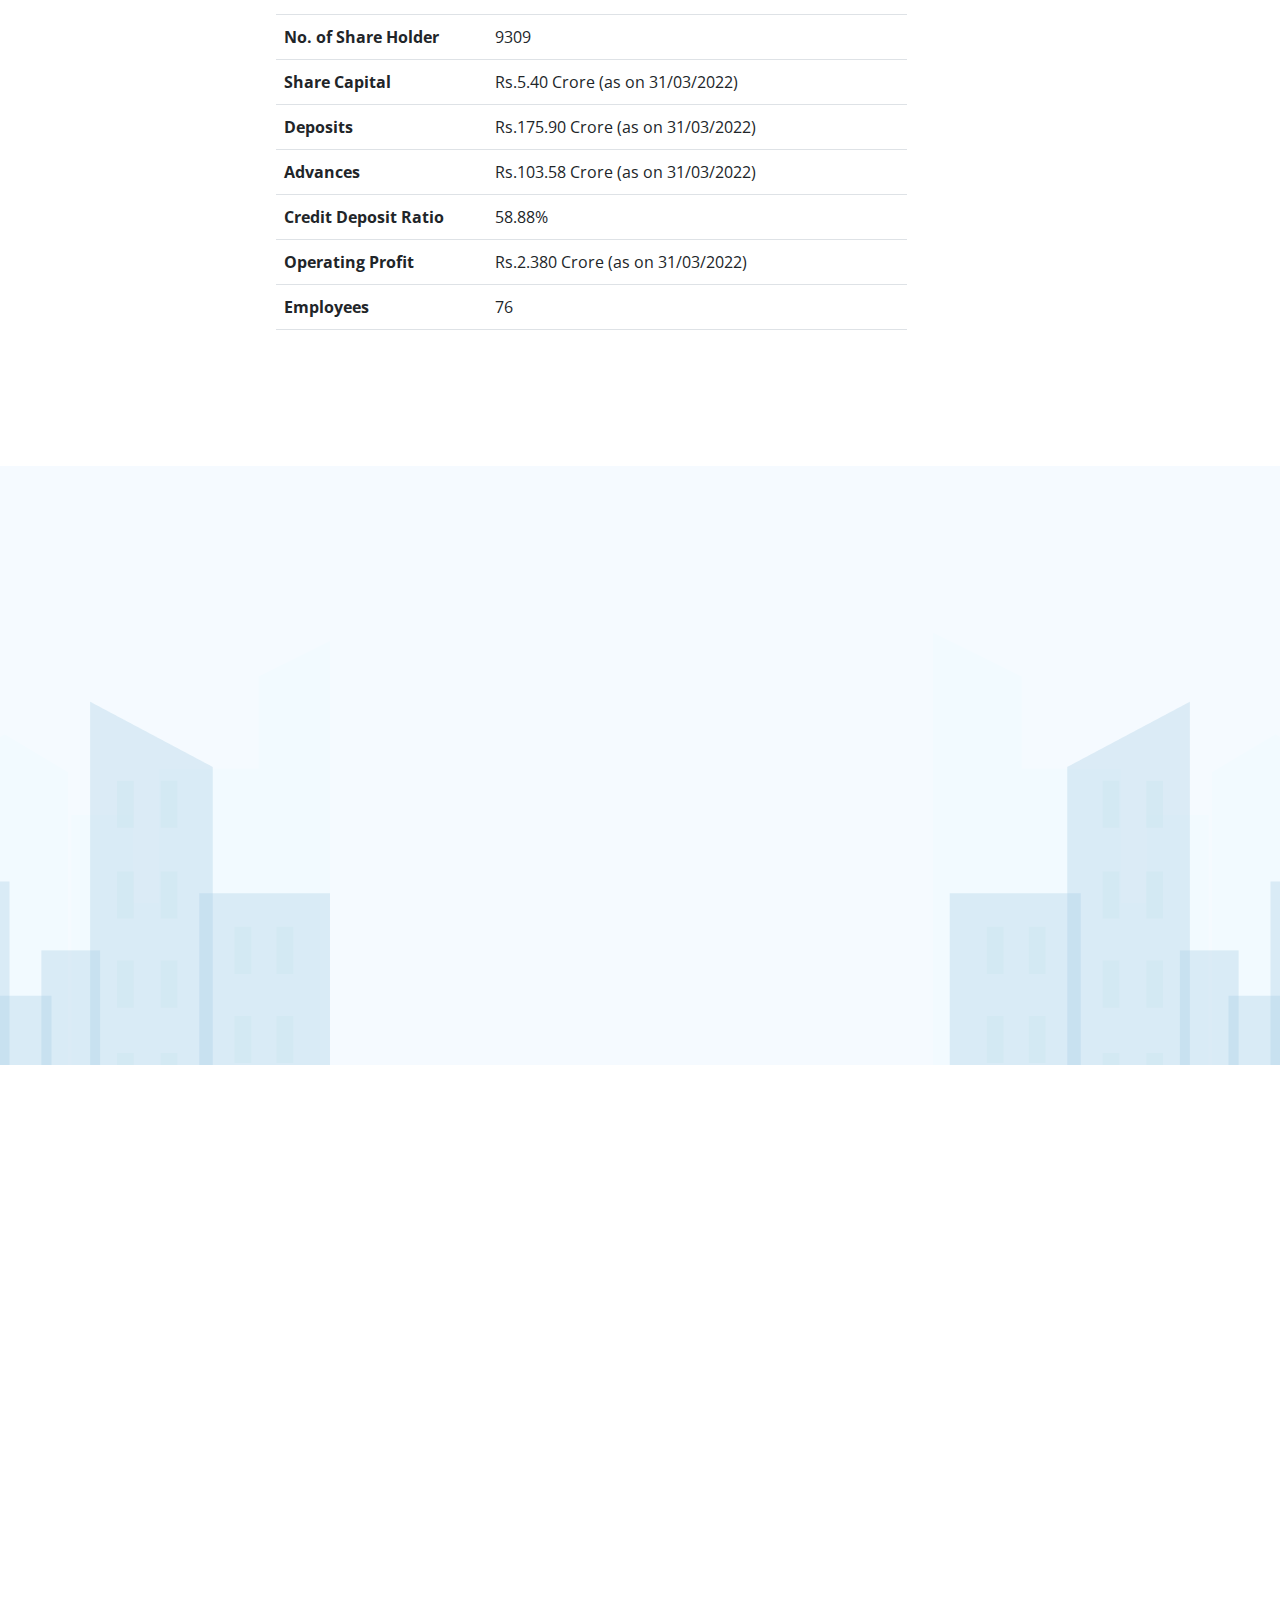
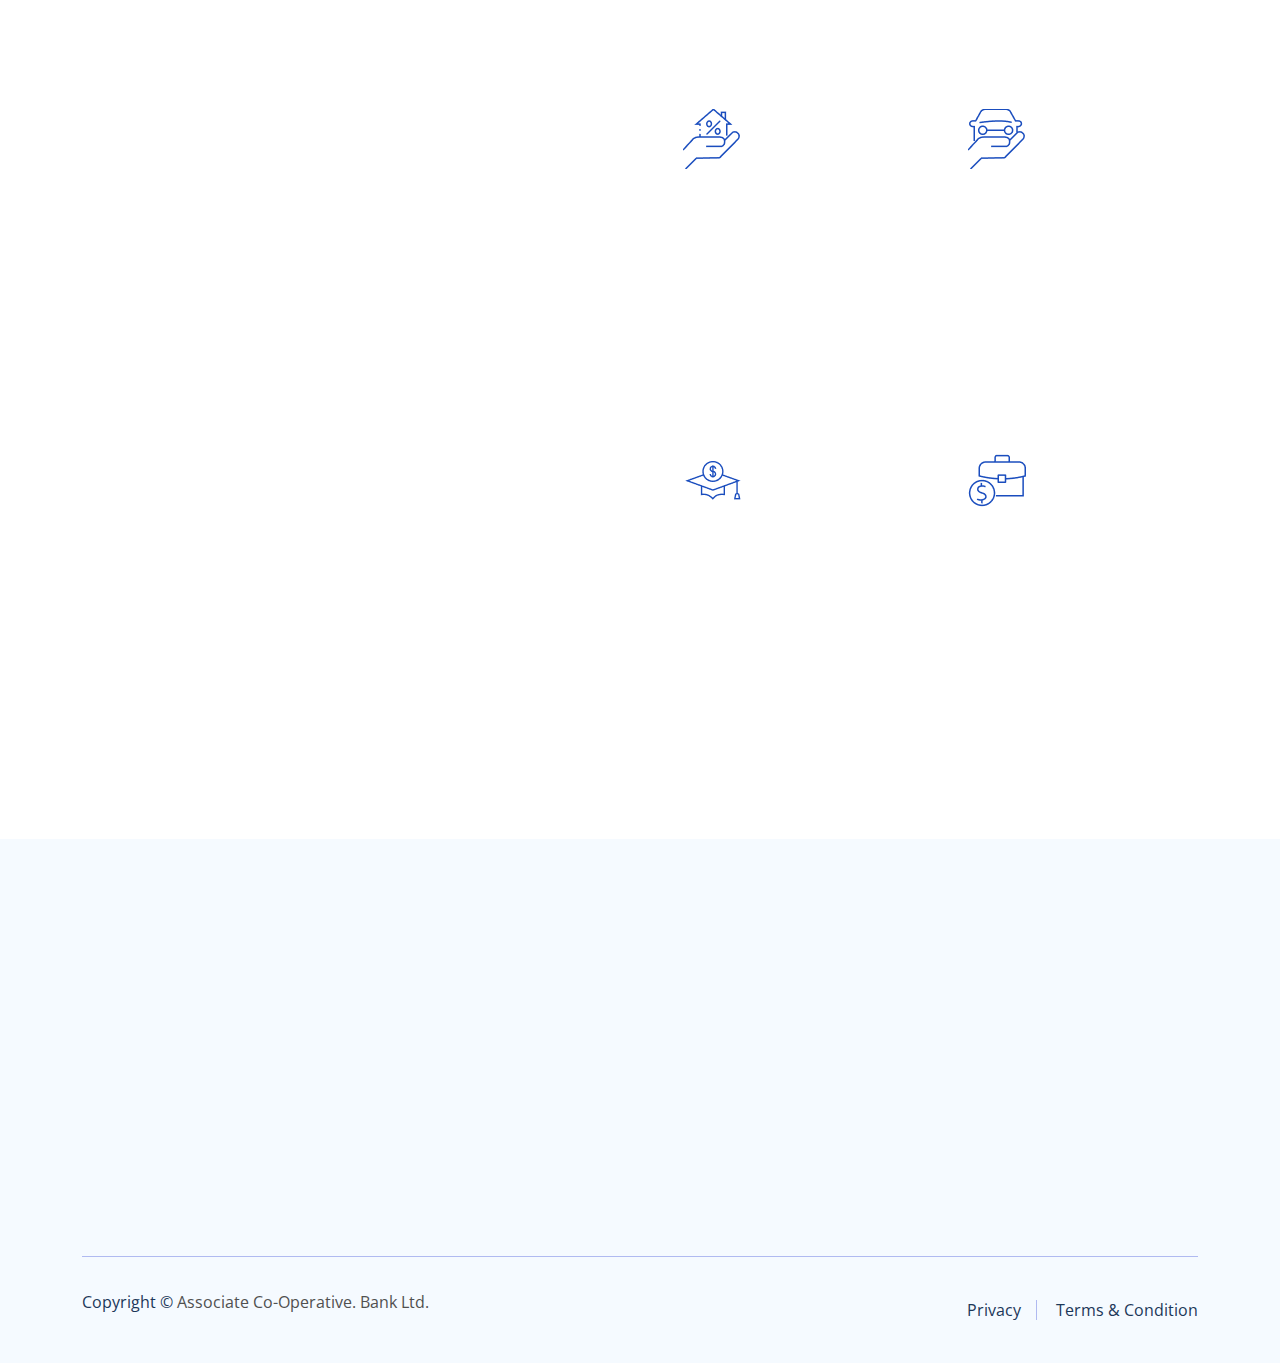
==== commit 745eb4aa: "Update index.html" ====
--- a/index.html
+++ b/index.html
@@ -48,7 +48,7 @@
                                 </li>
 
                                 <li class="nav-item">
-                                    <a class="nav-link" aria-current="page" href="about.html">About Us</a>
+                                    <a class="nav-link" aria-current="page" href="about.html">About</a>
                                 </li>
                                 <li class="nav-item">
                                     <a class="nav-link" aria-current="page" href="#">Gallery</a>
@@ -684,4 +684,4 @@
     <script src="assets/js/main.js"></script>
 </body>
 
-</html>+</html>
